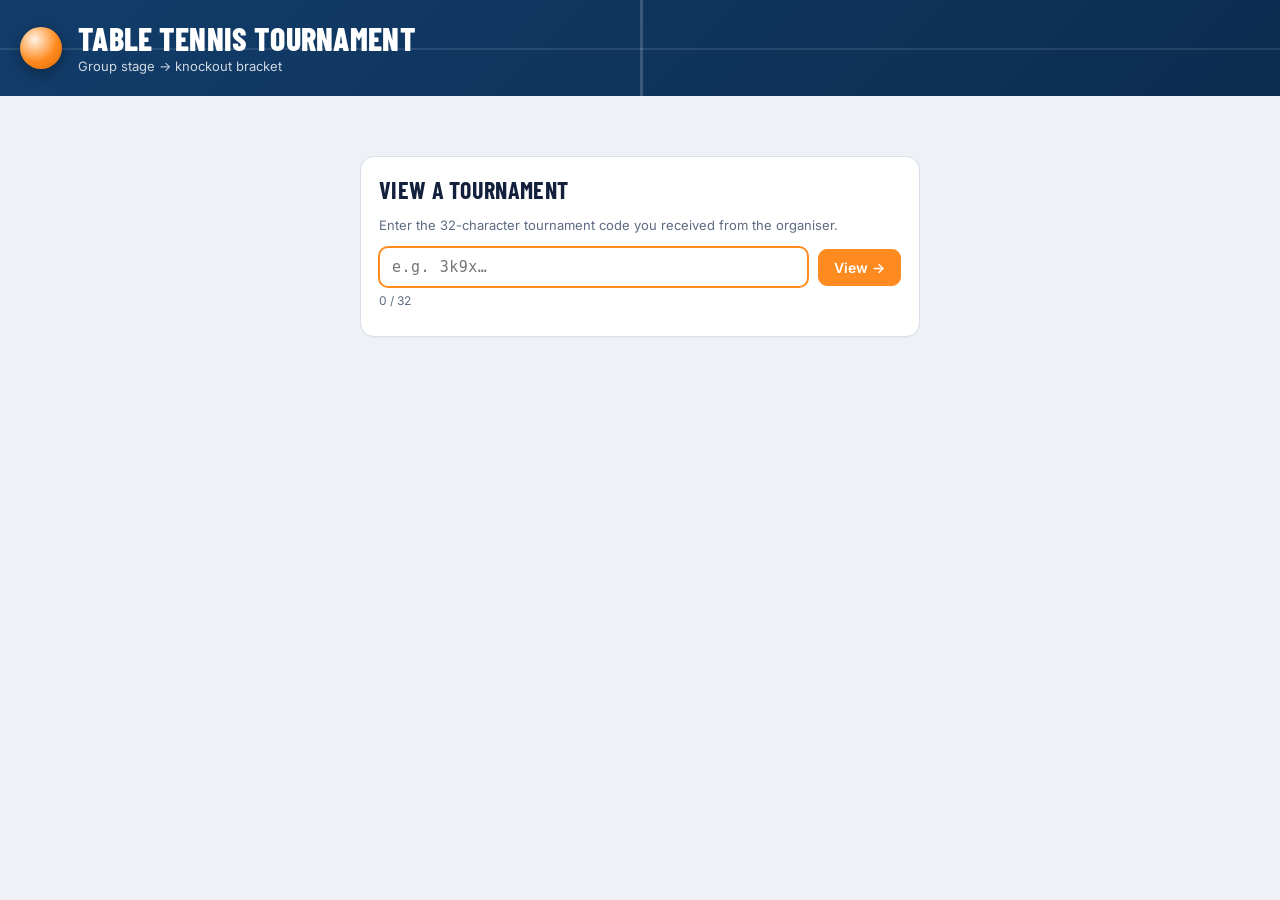
==== index.html @ 593222b1 "Static table tennis tournament viewer with encrypted tournament files - index.html: enter a 32-chara" ====
<!DOCTYPE html>
<html lang="en">
<head>
<meta charset="utf-8">
<meta name="viewport" content="width=device-width,initial-scale=1">
<title>Table Tennis Tournament</title>
<link rel="preconnect" href="https://fonts.googleapis.com">
<link href="https://fonts.googleapis.com/css2?family=Barlow+Condensed:wght@600;700;800&family=Inter:wght@400;500;600;700&display=swap" rel="stylesheet">
<link rel="stylesheet" href="assets/style.css">
<style>
  .codebox{max-width:560px;margin:40px auto}
  #code{flex:1;min-width:0;font-family:ui-monospace,SFMono-Regular,Menlo,monospace;font-size:15px;letter-spacing:.5px}
  .count{font-size:12px;color:var(--mut);margin-top:6px}
</style>
</head>
<body>
<header><div class="hin"><div class="ballic"></div><div><h1>Table Tennis Tournament</h1><p>Group stage → knockout bracket</p></div></div></header>
<main>
  <form class="card codebox" id="f" novalidate>
    <div class="sec-title"><h2>View a tournament</h2></div>
    <p class="hint">Enter the 32-character tournament code you received from the organiser.</p>
    <div class="row" style="margin-top:14px">
      <input type="text" id="code" maxlength="32" autocomplete="off" autocapitalize="off" spellcheck="false" placeholder="e.g. 3k9x…" aria-label="Tournament code">
      <button class="btn pri" type="submit">View →</button>
    </div>
    <div class="count" id="count">0 / 32</div>
    <div class="err" id="err"></div>
  </form>
</main>
<script src="assets/vault.js"></script>
<script>
"use strict";
const CODE_RE = /^[a-z0-9]{32}$/;
const inp = document.getElementById("code"), err = document.getElementById("err"), count = document.getElementById("count");
inp.addEventListener("input", () => { inp.value = inp.value.toLowerCase().replace(/[^a-z0-9]/g, ""); count.textContent = `${inp.value.length} / 32`; err.textContent = ""; });
document.getElementById("f").addEventListener("submit", async e => {
  e.preventDefault();
  const code = inp.value.trim().toLowerCase();
  if(!CODE_RE.test(code)){ err.textContent = "A tournament code is exactly 32 letters (a–z) and digits."; return; }
  try{
    const r = await fetch(`${await Vault.fileUrl(code)}?v=${Date.now()}`, {method:"HEAD", cache:"no-store"});
    if(r.status === 404){ err.textContent = "No tournament found with this code."; return; }
  }catch(_){ /* network hiccup: let the tournament page report it */ }
  location.href = `tournament.html#${code}`;
});
const q = location.hash.slice(1);
if(q){ inp.value = q; inp.dispatchEvent(new Event("input")); }
inp.focus();
</script>
</body>
</html>
---- assets/style.css ----
:root{
  --table:#123d6b; --table2:#0c2c4f; --ball:#ff8a1f; --paddle:#d7263d;
  --bg:#eef2f6; --card:#ffffff; --ink:#14213d; --mut:#5d6b82; --bd:#d9e0ea;
  --q:#1f9d6b; --qbg:#e3f6ee; --q3:#c77a00; --q3bg:#fff3dc; --out:#9aa5b5;
}
*{box-sizing:border-box}
body{margin:0;font-family:Inter,system-ui,sans-serif;background:var(--bg);color:var(--ink);font-size:14px}
h1,h2,h3,h4,h5{font-family:"Barlow Condensed",Inter,sans-serif;letter-spacing:.3px}
a{color:var(--table)}
header{background:linear-gradient(135deg,var(--table),var(--table2));color:#fff;position:relative;overflow:hidden}
header::before{content:"";position:absolute;left:50%;top:0;bottom:0;border-left:3px solid rgba(255,255,255,.18)}
header::after{content:"";position:absolute;left:0;right:0;top:50%;border-top:2px solid rgba(255,255,255,.10)}
.hin{max-width:1280px;margin:0 auto;padding:22px 20px;display:flex;align-items:center;gap:16px;position:relative;z-index:1}
.ballic{width:42px;height:42px;border-radius:50%;background:radial-gradient(circle at 35% 30%,#fff3e3,var(--ball) 55%,#d96a00);box-shadow:0 4px 14px rgba(0,0,0,.35);flex:none;display:block}
header h1{margin:0;font-size:32px;font-weight:800;text-transform:uppercase;line-height:1}
header p{margin:4px 0 0;opacity:.8;font-size:13px}
main{max-width:1280px;margin:0 auto;padding:20px 16px}
.card{background:var(--card);border:1px solid var(--bd);border-radius:14px;padding:18px;box-shadow:0 1px 2px rgba(20,33,61,.04);margin-bottom:16px}
.row{display:flex;gap:10px;flex-wrap:wrap;align-items:center}
input[type=text]{font:inherit;padding:10px 12px;border:1px solid var(--bd);border-radius:9px;background:#fff;color:var(--ink);min-width:0}
input:focus{outline:2px solid var(--ball);outline-offset:-1px;border-color:transparent}
.btn{font:inherit;font-weight:600;padding:9px 15px;border-radius:9px;border:1px solid var(--bd);background:#fff;color:var(--ink);cursor:pointer;display:inline-flex;align-items:center;gap:7px;white-space:nowrap;text-decoration:none}
.btn:hover{background:#f4f7fb}
.btn.pri{background:var(--ball);border-color:var(--ball);color:#fff}
.btn.pri:hover{background:#f07b0c}
.btn.sm{padding:6px 10px;font-size:13px}
.path{display:flex;flex-wrap:wrap;gap:6px;align-items:center;margin-top:10px}
.chip{background:#eef3fa;border:1px solid #d6e2f2;color:var(--table);padding:6px 10px;border-radius:999px;font-weight:600;font-size:13px}
.chip.done{background:var(--qbg);border-color:#bfe6d4;color:var(--q)}
.chip.cur{background:var(--ball);border-color:var(--ball);color:#fff}
.chip.gold{background:#fff4e6;border-color:#ffd3a3;color:#b55a00}
.arrow{color:var(--mut)}
.err{color:var(--paddle);font-weight:600;margin-top:10px}
.hint{color:var(--mut);font-size:13px}
.sec-title{display:flex;justify-content:space-between;align-items:center;gap:10px;flex-wrap:wrap;margin-bottom:6px}
.sec-title h2{margin:0;font-size:24px;text-transform:uppercase}
.tabs{display:flex;gap:4px;margin:4px 0 14px;border-bottom:2px solid var(--bd);flex-wrap:wrap}
.tab{font-family:"Barlow Condensed",Inter,sans-serif;font-size:19px;font-weight:700;text-transform:uppercase;padding:9px 16px;border:none;background:none;color:var(--mut);cursor:pointer;border-bottom:3px solid transparent;margin-bottom:-2px;white-space:nowrap}
.tab.on{color:var(--table);border-bottom-color:var(--ball)}
.tab .badge{font-family:Inter;font-size:11px;background:var(--bd);color:var(--ink);border-radius:999px;padding:2px 7px;margin-left:5px;vertical-align:2px}
.groups{display:grid;grid-template-columns:repeat(auto-fill,minmax(380px,1fr));gap:16px}
@media(max-width:480px){.groups{grid-template-columns:1fr}header h1{font-size:26px}}
.gcard{padding:0;overflow:hidden;margin-bottom:0}
.ghead{background:var(--table);color:#fff;padding:10px 16px;display:flex;justify-content:space-between;align-items:center}
.ghead h3{margin:0;font-size:22px;text-transform:uppercase}
.ghead small{opacity:.85;font-size:12px}
table.st{width:100%;border-collapse:collapse;font-size:13px}
table.st th{font-size:11px;text-transform:uppercase;color:var(--mut);font-weight:600;padding:8px 6px;text-align:center;border-bottom:1px solid var(--bd)}
table.st th:nth-child(2),table.st td:nth-child(2){text-align:left}
table.st td{padding:8px 6px;text-align:center;border-bottom:1px solid #eef1f5}
table.st td.pos{font-weight:700;width:30px}
table.st tr.q td.pos{background:var(--q);color:#fff}
table.st tr.q3 td.pos{background:var(--q3);color:#fff}
table.st tr.q{background:var(--qbg)}
table.st tr.q3{background:var(--q3bg)}
table.st tr.out td{color:var(--out)}
table.st td.pts{font-weight:700}
.tbl-wrap{overflow-x:auto}
.mlist{padding:10px 12px 14px}
.rd{font-size:11px;text-transform:uppercase;color:var(--mut);font-weight:700;letter-spacing:.6px;margin:10px 4px 4px}
.match{display:grid;grid-template-columns:1fr auto 1fr;gap:8px;align-items:center;padding:7px 10px;border-radius:9px}
.match .a{text-align:right}.match .w{font-weight:700}
.match .sc{font-family:"Barlow Condensed",Inter,sans-serif;font-weight:700;font-size:18px;background:#eef3fa;border-radius:7px;padding:2px 10px;min-width:58px;text-align:center;color:var(--table)}
.match .sc.empty{color:var(--mut);font-family:Inter;font-size:12px;font-weight:600;background:#fff;border:1px dashed var(--bd)}
.match .sets{grid-column:1/-1;text-align:center;font-size:11.5px;color:var(--mut);margin-top:-3px}
.legend{display:flex;gap:16px;flex-wrap:wrap;font-size:12px;color:var(--mut);margin:0 0 14px}
.legend i{display:inline-block;width:12px;height:12px;border-radius:3px;margin-right:6px;vertical-align:-2px}
.note{background:#f6f8fb;border:1px solid var(--bd);border-radius:10px;padding:10px 12px;font-size:12.5px;color:var(--mut);margin-top:12px}
.warnbox{background:#fff0f1;border:1px solid #f3c2c8;color:#8a1f2c;border-radius:10px;padding:10px 14px;font-size:13px;margin-bottom:16px}
.warnbox ul{margin:6px 0 0;padding-left:18px}
/* quorum */
.qbar{height:12px;border-radius:999px;background:#eef3fa;overflow:hidden;margin:12px 0 6px;max-width:420px}
.qbar div{height:100%;background:var(--ball);border-radius:999px}
.plist{display:flex;flex-wrap:wrap;gap:6px;margin-top:12px}
/* bracket */
.bwrap{overflow-x:auto;padding-bottom:10px}
.bracket{display:flex;gap:28px;min-width:max-content;padding:4px 2px}
.round{display:flex;flex-direction:column;width:230px}
.round h4{margin:0 0 10px;text-transform:uppercase;font-size:18px;color:var(--table);text-align:center}
.rcol{flex:1;display:flex;flex-direction:column}
.pair{flex:1;display:flex;flex-direction:column;justify-content:space-around;position:relative}
.pair.j::after{content:"";position:absolute;right:-15px;top:25%;bottom:25%;width:14px;border:2px solid #b9c6d8;border-left:none;border-radius:0 6px 6px 0}
.slot{flex:1;display:flex;flex-direction:column;justify-content:center;padding:7px 0;position:relative}
.slot.lin::before{content:"";position:absolute;left:-14px;width:14px;top:50%;border-top:2px solid #b9c6d8}
.km{background:#fff;border:1px solid var(--bd);border-radius:10px;overflow:hidden;box-shadow:0 1px 3px rgba(20,33,61,.05)}
.km.ready{border-color:#9fb8d6}
.kmh{font-size:10.5px;text-transform:uppercase;letter-spacing:.6px;color:var(--mut);font-weight:700;padding:5px 9px;background:#f6f8fb;border-bottom:1px solid #edf0f5;display:flex;justify-content:space-between}
.kp{display:flex;justify-content:space-between;align-items:center;padding:6px 9px;gap:6px}
.kp + .kp{border-top:1px solid #f0f2f6}
.kp .nm{white-space:nowrap;overflow:hidden;text-overflow:ellipsis}
.kp.ph .nm{color:var(--mut);font-style:italic;font-size:12.5px}
.kp.win{background:var(--qbg)}
.kp.win .nm{font-weight:700}
.kp.lose .nm{color:var(--out)}
.kp .ss{font-family:"Barlow Condensed",Inter,sans-serif;font-weight:700;font-size:17px;min-width:16px;text-align:right}
.kset{font-size:10.5px;color:var(--mut);padding:3px 9px 5px;text-align:center;min-height:21px}
.champ{display:flex;flex-direction:column;justify-content:center;align-items:center;width:240px;text-align:center}
.trophy{width:84px;height:84px;border-radius:50%;background:radial-gradient(circle at 35% 30%,#fff7d6,#f5c542 60%,#c99300);display:grid;place-items:center;font-size:40px;box-shadow:0 6px 18px rgba(201,147,0,.35)}
.champ .cn{font-family:"Barlow Condensed",Inter,sans-serif;font-size:26px;font-weight:800;margin-top:10px;text-transform:uppercase}
.champ .cl{color:var(--mut);font-size:12px;text-transform:uppercase;letter-spacing:.6px}
.tpbox{margin-top:22px;width:230px}
.tpbox h5{margin:0 0 6px;font-size:15px;text-transform:uppercase;color:var(--mut);text-align:center}
.podium{display:flex;gap:10px;flex-wrap:wrap}
.podium div{background:#fff;border:1px solid var(--bd);border-radius:10px;padding:8px 14px;font-weight:600}
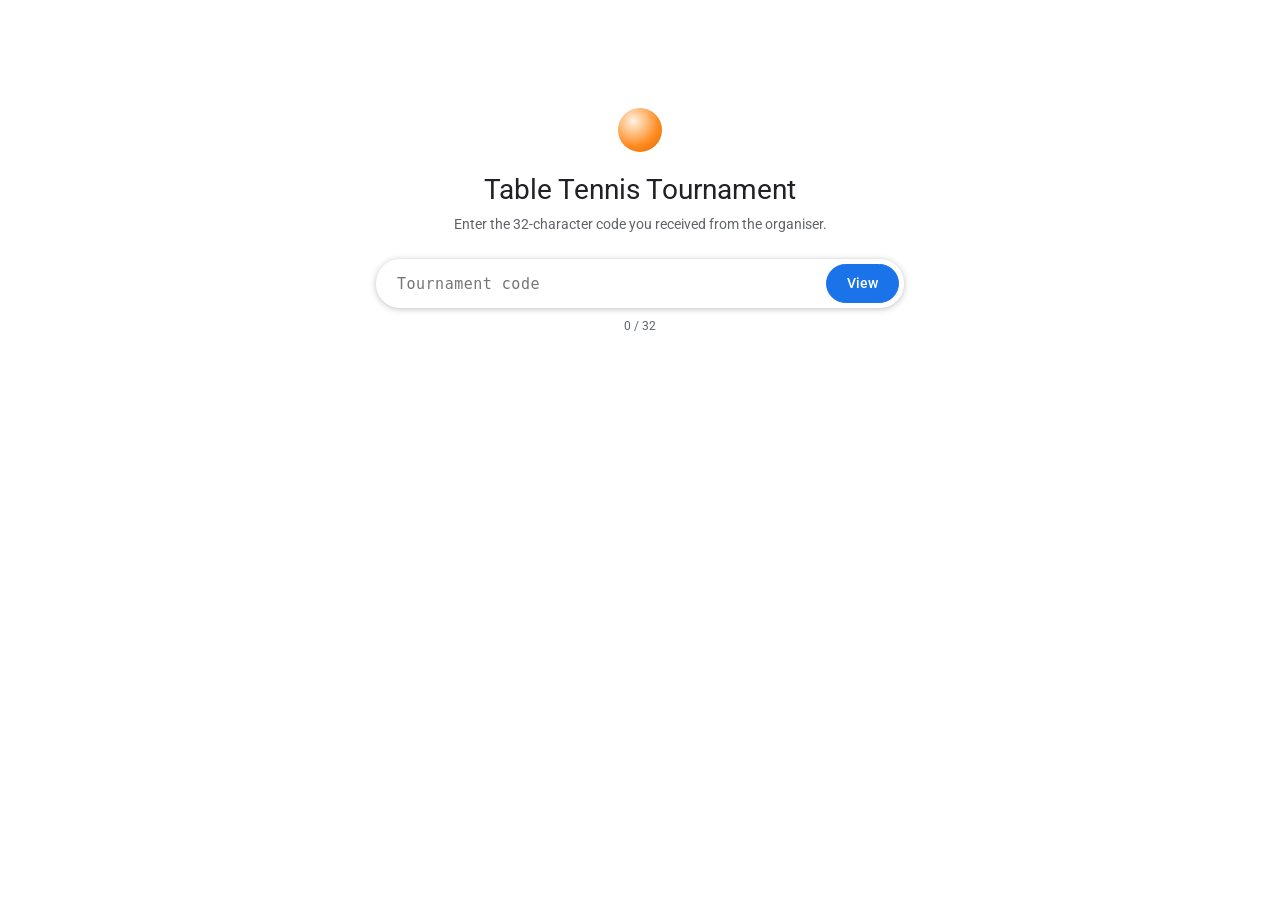
==== commit 34b0dc6b: "Simpler page design and DD/MM/YYYY dates - Clean white layout with tabs, a phase progress line and p" ====
--- a/index.html
+++ b/index.html
@@ -3,30 +3,34 @@
 <head>
 <meta charset="utf-8">
 <meta name="viewport" content="width=device-width,initial-scale=1">
+<meta name="color-scheme" content="light dark">
 <title>Table Tennis Tournament</title>
 <link rel="preconnect" href="https://fonts.googleapis.com">
-<link href="https://fonts.googleapis.com/css2?family=Barlow+Condensed:wght@600;700;800&family=Inter:wght@400;500;600;700&display=swap" rel="stylesheet">
+<link href="https://fonts.googleapis.com/css2?family=Roboto:wght@400;500&display=swap" rel="stylesheet">
 <link rel="stylesheet" href="assets/style.css">
 <style>
-  .codebox{max-width:560px;margin:40px auto}
-  #code{flex:1;min-width:0;font-family:ui-monospace,SFMono-Regular,Menlo,monospace;font-size:15px;letter-spacing:.5px}
-  .count{font-size:12px;color:var(--mut);margin-top:6px}
+  .find{max-width:560px;margin:12vh auto 0;text-align:center;padding:0 16px}
+  .find .ball{width:44px;height:44px;margin:0 auto 18px}
+  .find h1{font-size:28px;font-weight:400;margin:0 0 6px}
+  .search{display:flex;align-items:center;gap:8px;border:1px solid var(--bd);border-radius:24px;padding:4px 4px 4px 20px;margin-top:24px;background:var(--surface)}
+  .search:focus-within{box-shadow:0 1px 6px rgba(32,33,36,.28);border-color:transparent}
+  #code{flex:1;min-width:0;border:none;outline:none;background:none;color:var(--ink);font:15px ui-monospace,SFMono-Regular,Menlo,monospace;letter-spacing:.5px;padding:8px 0}
+  .search .btn{border-radius:20px}
+  .count{font-size:12px;color:var(--mut);margin-top:10px}
 </style>
 </head>
 <body>
-<header><div class="hin"><div class="ballic"></div><div><h1>Table Tennis Tournament</h1><p>Group stage → knockout bracket</p></div></div></header>
-<main>
-  <form class="card codebox" id="f" novalidate>
-    <div class="sec-title"><h2>View a tournament</h2></div>
-    <p class="hint">Enter the 32-character tournament code you received from the organiser.</p>
-    <div class="row" style="margin-top:14px">
-      <input type="text" id="code" maxlength="32" autocomplete="off" autocapitalize="off" spellcheck="false" placeholder="e.g. 3k9x…" aria-label="Tournament code">
-      <button class="btn pri" type="submit">View →</button>
-    </div>
-    <div class="count" id="count">0 / 32</div>
-    <div class="err" id="err"></div>
-  </form>
-</main>
+<form class="find" id="f" novalidate>
+  <div class="ball"></div>
+  <h1>Table Tennis Tournament</h1>
+  <div class="hint">Enter the 32-character code you received from the organiser.</div>
+  <div class="search">
+    <input type="text" id="code" maxlength="32" autocomplete="off" autocapitalize="off" spellcheck="false" placeholder="Tournament code" aria-label="Tournament code">
+    <button class="btn pri" type="submit">View</button>
+  </div>
+  <div class="count" id="count">0 / 32</div>
+  <div class="err" id="err"></div>
+</form>
 <script src="assets/vault.js"></script>
 <script>
 "use strict";
--- a/assets/style.css
+++ b/assets/style.css
@@ -1,104 +1,126 @@
 :root{
-  --table:#123d6b; --table2:#0c2c4f; --ball:#ff8a1f; --paddle:#d7263d;
-  --bg:#eef2f6; --card:#ffffff; --ink:#14213d; --mut:#5d6b82; --bd:#d9e0ea;
-  --q:#1f9d6b; --qbg:#e3f6ee; --q3:#c77a00; --q3bg:#fff3dc; --out:#9aa5b5;
+  --bg:#ffffff; --surface:#ffffff; --alt:#f8f9fa; --ink:#202124; --mut:#5f6368; --faint:#9aa0a6;
+  --bd:#dadce0; --line:#eceef1; --accent:#1a73e8; --accent-bg:#e8f0fe;
+  --q:#188038; --q3:#e37400; --err:#c5221f; --errbg:#fce8e6;
+}
+@media (prefers-color-scheme: dark){
+  :root{
+    --bg:#202124; --surface:#28292c; --alt:#303134; --ink:#e8eaed; --mut:#9aa0a6; --faint:#80868b;
+    --bd:#3c4043; --line:#35363a; --accent:#8ab4f8; --accent-bg:#2a3445;
+    --q:#81c995; --q3:#fbbc04; --err:#f28b82; --errbg:#3c2626;
+  }
 }
 *{box-sizing:border-box}
-body{margin:0;font-family:Inter,system-ui,sans-serif;background:var(--bg);color:var(--ink);font-size:14px}
-h1,h2,h3,h4,h5{font-family:"Barlow Condensed",Inter,sans-serif;letter-spacing:.3px}
-a{color:var(--table)}
-header{background:linear-gradient(135deg,var(--table),var(--table2));color:#fff;position:relative;overflow:hidden}
-header::before{content:"";position:absolute;left:50%;top:0;bottom:0;border-left:3px solid rgba(255,255,255,.18)}
-header::after{content:"";position:absolute;left:0;right:0;top:50%;border-top:2px solid rgba(255,255,255,.10)}
-.hin{max-width:1280px;margin:0 auto;padding:22px 20px;display:flex;align-items:center;gap:16px;position:relative;z-index:1}
-.ballic{width:42px;height:42px;border-radius:50%;background:radial-gradient(circle at 35% 30%,#fff3e3,var(--ball) 55%,#d96a00);box-shadow:0 4px 14px rgba(0,0,0,.35);flex:none;display:block}
-header h1{margin:0;font-size:32px;font-weight:800;text-transform:uppercase;line-height:1}
-header p{margin:4px 0 0;opacity:.8;font-size:13px}
-main{max-width:1280px;margin:0 auto;padding:20px 16px}
-.card{background:var(--card);border:1px solid var(--bd);border-radius:14px;padding:18px;box-shadow:0 1px 2px rgba(20,33,61,.04);margin-bottom:16px}
-.row{display:flex;gap:10px;flex-wrap:wrap;align-items:center}
-input[type=text]{font:inherit;padding:10px 12px;border:1px solid var(--bd);border-radius:9px;background:#fff;color:var(--ink);min-width:0}
-input:focus{outline:2px solid var(--ball);outline-offset:-1px;border-color:transparent}
-.btn{font:inherit;font-weight:600;padding:9px 15px;border-radius:9px;border:1px solid var(--bd);background:#fff;color:var(--ink);cursor:pointer;display:inline-flex;align-items:center;gap:7px;white-space:nowrap;text-decoration:none}
-.btn:hover{background:#f4f7fb}
-.btn.pri{background:var(--ball);border-color:var(--ball);color:#fff}
-.btn.pri:hover{background:#f07b0c}
-.btn.sm{padding:6px 10px;font-size:13px}
-.path{display:flex;flex-wrap:wrap;gap:6px;align-items:center;margin-top:10px}
-.chip{background:#eef3fa;border:1px solid #d6e2f2;color:var(--table);padding:6px 10px;border-radius:999px;font-weight:600;font-size:13px}
-.chip.done{background:var(--qbg);border-color:#bfe6d4;color:var(--q)}
-.chip.cur{background:var(--ball);border-color:var(--ball);color:#fff}
-.chip.gold{background:#fff4e6;border-color:#ffd3a3;color:#b55a00}
-.arrow{color:var(--mut)}
-.err{color:var(--paddle);font-weight:600;margin-top:10px}
-.hint{color:var(--mut);font-size:13px}
-.sec-title{display:flex;justify-content:space-between;align-items:center;gap:10px;flex-wrap:wrap;margin-bottom:6px}
-.sec-title h2{margin:0;font-size:24px;text-transform:uppercase}
-.tabs{display:flex;gap:4px;margin:4px 0 14px;border-bottom:2px solid var(--bd);flex-wrap:wrap}
-.tab{font-family:"Barlow Condensed",Inter,sans-serif;font-size:19px;font-weight:700;text-transform:uppercase;padding:9px 16px;border:none;background:none;color:var(--mut);cursor:pointer;border-bottom:3px solid transparent;margin-bottom:-2px;white-space:nowrap}
-.tab.on{color:var(--table);border-bottom-color:var(--ball)}
-.tab .badge{font-family:Inter;font-size:11px;background:var(--bd);color:var(--ink);border-radius:999px;padding:2px 7px;margin-left:5px;vertical-align:2px}
-.groups{display:grid;grid-template-columns:repeat(auto-fill,minmax(380px,1fr));gap:16px}
-@media(max-width:480px){.groups{grid-template-columns:1fr}header h1{font-size:26px}}
-.gcard{padding:0;overflow:hidden;margin-bottom:0}
-.ghead{background:var(--table);color:#fff;padding:10px 16px;display:flex;justify-content:space-between;align-items:center}
-.ghead h3{margin:0;font-size:22px;text-transform:uppercase}
-.ghead small{opacity:.85;font-size:12px}
-table.st{width:100%;border-collapse:collapse;font-size:13px}
-table.st th{font-size:11px;text-transform:uppercase;color:var(--mut);font-weight:600;padding:8px 6px;text-align:center;border-bottom:1px solid var(--bd)}
-table.st th:nth-child(2),table.st td:nth-child(2){text-align:left}
-table.st td{padding:8px 6px;text-align:center;border-bottom:1px solid #eef1f5}
-table.st td.pos{font-weight:700;width:30px}
-table.st tr.q td.pos{background:var(--q);color:#fff}
-table.st tr.q3 td.pos{background:var(--q3);color:#fff}
-table.st tr.q{background:var(--qbg)}
-table.st tr.q3{background:var(--q3bg)}
-table.st tr.out td{color:var(--out)}
-table.st td.pts{font-weight:700}
+body{margin:0;font-family:Roboto,"Segoe UI",system-ui,-apple-system,sans-serif;background:var(--bg);color:var(--ink);font-size:14px;line-height:1.4}
+a{color:var(--accent);text-decoration:none}
+.in{max-width:980px;margin:0 auto;padding:0 16px}
+
+/* top bar + title */
+.top{border-bottom:1px solid var(--bd);background:var(--surface)}
+.top .in{display:flex;align-items:center;justify-content:space-between;height:56px}
+.brand{display:flex;align-items:center;gap:10px;color:var(--mut);font-size:16px}
+.ball{width:22px;height:22px;border-radius:50%;background:radial-gradient(circle at 35% 30%,#fff3e3,#ff8a1f 60%,#d96a00);flex:none}
+.tbtn{font:inherit;font-weight:500;color:var(--accent);background:none;border:none;border-radius:4px;padding:8px 12px;cursor:pointer}
+.tbtn:hover{background:var(--accent-bg)}
+.hero{padding:24px 0 4px}
+.hero h1{margin:0;font-size:28px;font-weight:400;letter-spacing:0}
+.meta{margin:6px 0 0;color:var(--mut)}
+main.in{padding-top:8px;padding-bottom:40px}
+
+/* progress stepper */
+.steps{list-style:none;display:flex;margin:18px 0 4px;padding:0;overflow-x:auto}
+.steps li{flex:1;min-width:72px;position:relative;text-align:center;padding-top:16px}
+.steps li::before{content:"";position:absolute;top:4px;left:-50%;width:100%;height:2px;background:var(--bd)}
+.steps li:first-child::before{display:none}
+.steps li.done::before,.steps li.cur::before{background:var(--accent)}
+.steps .dot{position:absolute;top:0;left:50%;width:10px;height:10px;margin-left:-5px;border-radius:50%;background:var(--surface);border:2px solid var(--bd);z-index:1}
+.steps li.done .dot{background:var(--accent);border-color:var(--accent)}
+.steps li.cur .dot{border-color:var(--accent);box-shadow:0 0 0 4px var(--accent-bg)}
+.steps .lbl{display:block;font-size:12px;color:var(--mut);margin-top:6px;white-space:nowrap}
+.steps li.cur .lbl{color:var(--accent);font-weight:500}
+
+/* tabs */
+.tabs{display:flex;gap:4px;border-bottom:1px solid var(--bd);margin:16px 0 20px;overflow-x:auto}
+.tab{font:inherit;font-weight:500;color:var(--mut);background:none;border:none;padding:12px 16px;cursor:pointer;border-bottom:3px solid transparent;margin-bottom:-1px;white-space:nowrap}
+.tab:hover{color:var(--ink)}
+.tab.on{color:var(--accent);border-bottom-color:var(--accent)}
+
+/* cards */
+.card{background:var(--surface);border:1px solid var(--bd);border-radius:8px;margin-bottom:16px;overflow:hidden}
+.card-h{display:flex;justify-content:space-between;align-items:baseline;gap:10px;padding:14px 16px 8px}
+.card-h h2{margin:0;font-size:16px;font-weight:500}
+.card-h small{color:var(--mut);font-size:12px}
+.card-b{padding:4px 16px 16px}
+.groups{display:grid;grid-template-columns:repeat(auto-fill,minmax(420px,1fr));gap:16px}
+.groups .card{margin:0}
+@media(max-width:520px){.groups{grid-template-columns:1fr}.hero h1{font-size:24px}.steps .lbl{font-size:11px}.mt{grid-template-columns:60px 1fr;padding:8px 12px}.g{width:22px}}
+.note{color:var(--mut);font-size:12px;padding:10px 16px;border-top:1px solid var(--line);display:flex;flex-wrap:wrap;gap:4px 14px;align-items:center}
+.note.free{border:none;padding:12px 0}
+.key{display:inline-block;width:3px;height:12px;border-radius:2px;vertical-align:-2px;margin-right:6px}
+.hint{color:var(--mut)}
+.err{color:var(--err);margin-top:8px;min-height:20px}
+.warnbox{background:var(--errbg);color:var(--err);border-radius:8px;padding:12px 16px;margin:16px 0}
+.warnbox ul{margin:6px 0 0;padding-left:18px}
+
+/* standings */
 .tbl-wrap{overflow-x:auto}
-.mlist{padding:10px 12px 14px}
-.rd{font-size:11px;text-transform:uppercase;color:var(--mut);font-weight:700;letter-spacing:.6px;margin:10px 4px 4px}
-.match{display:grid;grid-template-columns:1fr auto 1fr;gap:8px;align-items:center;padding:7px 10px;border-radius:9px}
-.match .a{text-align:right}.match .w{font-weight:700}
-.match .sc{font-family:"Barlow Condensed",Inter,sans-serif;font-weight:700;font-size:18px;background:#eef3fa;border-radius:7px;padding:2px 10px;min-width:58px;text-align:center;color:var(--table)}
-.match .sc.empty{color:var(--mut);font-family:Inter;font-size:12px;font-weight:600;background:#fff;border:1px dashed var(--bd)}
-.match .sets{grid-column:1/-1;text-align:center;font-size:11.5px;color:var(--mut);margin-top:-3px}
-.legend{display:flex;gap:16px;flex-wrap:wrap;font-size:12px;color:var(--mut);margin:0 0 14px}
-.legend i{display:inline-block;width:12px;height:12px;border-radius:3px;margin-right:6px;vertical-align:-2px}
-.note{background:#f6f8fb;border:1px solid var(--bd);border-radius:10px;padding:10px 12px;font-size:12.5px;color:var(--mut);margin-top:12px}
-.warnbox{background:#fff0f1;border:1px solid #f3c2c8;color:#8a1f2c;border-radius:10px;padding:10px 14px;font-size:13px;margin-bottom:16px}
-.warnbox ul{margin:6px 0 0;padding-left:18px}
+table.st{width:100%;border-collapse:collapse}
+table.st th{font-size:12px;font-weight:400;color:var(--mut);padding:6px 8px;text-align:center;white-space:nowrap}
+table.st td{padding:8px;text-align:center;border-top:1px solid var(--line);white-space:nowrap}
+table.st .pl{text-align:left;width:100%}
+table.st td.pos{width:36px;color:var(--mut);box-shadow:inset 3px 0 0 transparent}
+table.st tr.q td.pos{box-shadow:inset 3px 0 0 var(--q)}
+table.st tr.q3 td.pos{box-shadow:inset 3px 0 0 var(--q3)}
+table.st tr.out td{color:var(--faint)}
+table.st td.b{font-weight:500}
+.pcell{display:flex;align-items:center;gap:10px}
+.av{width:24px;height:24px;border-radius:50%;color:#fff;font-size:10.5px;font-weight:500;display:inline-grid;place-items:center;flex:none;letter-spacing:.2px}
+.av.ph{background:var(--line)}
+tr.out .av{opacity:.55}
+
+/* match rows (tennis-style scoreboard) */
+.rdh{font-size:12px;color:var(--mut);padding:14px 16px 4px;border-top:1px solid var(--line)}
+.mt{display:grid;grid-template-columns:72px 1fr;gap:8px;padding:8px 16px;align-items:center}
+.mst{font-size:12px;color:var(--mut);display:flex;flex-direction:column}
+.mst b{font-weight:400;color:var(--ink)}
+.mr{display:flex;align-items:center;gap:10px;min-height:30px}
+.mr .nm{flex:1;min-width:0;overflow:hidden;text-overflow:ellipsis;white-space:nowrap}
+.mr.w .nm,.mr.w .tot{font-weight:500}
+.mr.l .nm,.mr.l .tot{color:var(--mut)}
+.mr.ph .nm{color:var(--faint);font-style:italic;font-size:13px}
+.gs{display:flex}
+.g{width:26px;text-align:center;color:var(--faint);font-size:13px}
+.g.gw{color:var(--ink)}
+.tot{width:22px;text-align:right;font-size:15px}
+
 /* quorum */
-.qbar{height:12px;border-radius:999px;background:#eef3fa;overflow:hidden;margin:12px 0 6px;max-width:420px}
-.qbar div{height:100%;background:var(--ball);border-radius:999px}
-.plist{display:flex;flex-wrap:wrap;gap:6px;margin-top:12px}
-/* bracket */
-.bwrap{overflow-x:auto;padding-bottom:10px}
-.bracket{display:flex;gap:28px;min-width:max-content;padding:4px 2px}
-.round{display:flex;flex-direction:column;width:230px}
-.round h4{margin:0 0 10px;text-transform:uppercase;font-size:18px;color:var(--table);text-align:center}
+.qbar{height:6px;border-radius:3px;background:var(--line);overflow:hidden;margin:12px 0 16px;max-width:420px}
+.qbar div{height:100%;background:var(--accent)}
+.plist{display:flex;flex-wrap:wrap;gap:8px}
+.chip{display:inline-flex;align-items:center;gap:8px;border:1px solid var(--bd);border-radius:16px;padding:3px 12px 3px 3px}
+
+/* knockout bracket */
+.bwrap{overflow-x:auto;padding:8px 16px 16px}
+.bracket{display:flex;gap:32px;min-width:max-content}
+.round{display:flex;flex-direction:column;width:240px}
+.round h4{margin:0 0 6px;font-size:13px;font-weight:500;color:var(--mut);text-align:center}
 .rcol{flex:1;display:flex;flex-direction:column}
 .pair{flex:1;display:flex;flex-direction:column;justify-content:space-around;position:relative}
-.pair.j::after{content:"";position:absolute;right:-15px;top:25%;bottom:25%;width:14px;border:2px solid #b9c6d8;border-left:none;border-radius:0 6px 6px 0}
-.slot{flex:1;display:flex;flex-direction:column;justify-content:center;padding:7px 0;position:relative}
-.slot.lin::before{content:"";position:absolute;left:-14px;width:14px;top:50%;border-top:2px solid #b9c6d8}
-.km{background:#fff;border:1px solid var(--bd);border-radius:10px;overflow:hidden;box-shadow:0 1px 3px rgba(20,33,61,.05)}
-.km.ready{border-color:#9fb8d6}
-.kmh{font-size:10.5px;text-transform:uppercase;letter-spacing:.6px;color:var(--mut);font-weight:700;padding:5px 9px;background:#f6f8fb;border-bottom:1px solid #edf0f5;display:flex;justify-content:space-between}
-.kp{display:flex;justify-content:space-between;align-items:center;padding:6px 9px;gap:6px}
-.kp + .kp{border-top:1px solid #f0f2f6}
-.kp .nm{white-space:nowrap;overflow:hidden;text-overflow:ellipsis}
-.kp.ph .nm{color:var(--mut);font-style:italic;font-size:12.5px}
-.kp.win{background:var(--qbg)}
-.kp.win .nm{font-weight:700}
-.kp.lose .nm{color:var(--out)}
-.kp .ss{font-family:"Barlow Condensed",Inter,sans-serif;font-weight:700;font-size:17px;min-width:16px;text-align:right}
-.kset{font-size:10.5px;color:var(--mut);padding:3px 9px 5px;text-align:center;min-height:21px}
-.champ{display:flex;flex-direction:column;justify-content:center;align-items:center;width:240px;text-align:center}
-.trophy{width:84px;height:84px;border-radius:50%;background:radial-gradient(circle at 35% 30%,#fff7d6,#f5c542 60%,#c99300);display:grid;place-items:center;font-size:40px;box-shadow:0 6px 18px rgba(201,147,0,.35)}
-.champ .cn{font-family:"Barlow Condensed",Inter,sans-serif;font-size:26px;font-weight:800;margin-top:10px;text-transform:uppercase}
-.champ .cl{color:var(--mut);font-size:12px;text-transform:uppercase;letter-spacing:.6px}
-.tpbox{margin-top:22px;width:230px}
-.tpbox h5{margin:0 0 6px;font-size:15px;text-transform:uppercase;color:var(--mut);text-align:center}
-.podium{display:flex;gap:10px;flex-wrap:wrap}
-.podium div{background:#fff;border:1px solid var(--bd);border-radius:10px;padding:8px 14px;font-weight:600}
+.pair.j::after{content:"";position:absolute;right:-17px;top:25%;bottom:25%;width:16px;border:1px solid var(--bd);border-left:none;border-radius:0 6px 6px 0}
+.slot{flex:1;display:flex;flex-direction:column;justify-content:center;padding:8px 0;position:relative}
+.slot.lin::before{content:"";position:absolute;left:-16px;width:16px;top:50%;border-top:1px solid var(--bd)}
+.km{background:var(--surface);border:1px solid var(--bd);border-radius:8px;padding:2px 12px 6px}
+.kmh{display:flex;justify-content:space-between;font-size:11px;color:var(--mut);padding:6px 0 2px}
+.kset{font-size:11px;color:var(--faint);text-align:center;padding-top:2px}
+.champ{display:flex;flex-direction:column;justify-content:center;align-items:center;width:240px;text-align:center;gap:4px}
+.trophy{font-size:40px;line-height:1}
+.champ .cl{color:var(--mut);font-size:12px}
+.champ .cn{font-size:20px;font-weight:500}
+.tpbox{margin-top:24px;width:240px;text-align:left}
+.tpbox h5{margin:0 0 6px;font-size:13px;font-weight:500;color:var(--mut);text-align:center}
+.podium{display:flex;gap:16px;flex-wrap:wrap;color:var(--mut);font-size:13px}
+
+/* buttons / inputs (landing page) */
+.btn{font:inherit;font-weight:500;border-radius:4px;border:1px solid var(--bd);background:var(--surface);color:var(--accent);padding:9px 20px;cursor:pointer;display:inline-block}
+.btn.pri{background:var(--accent);border-color:var(--accent);color:var(--surface)}
+.btn:hover{filter:brightness(.96)}
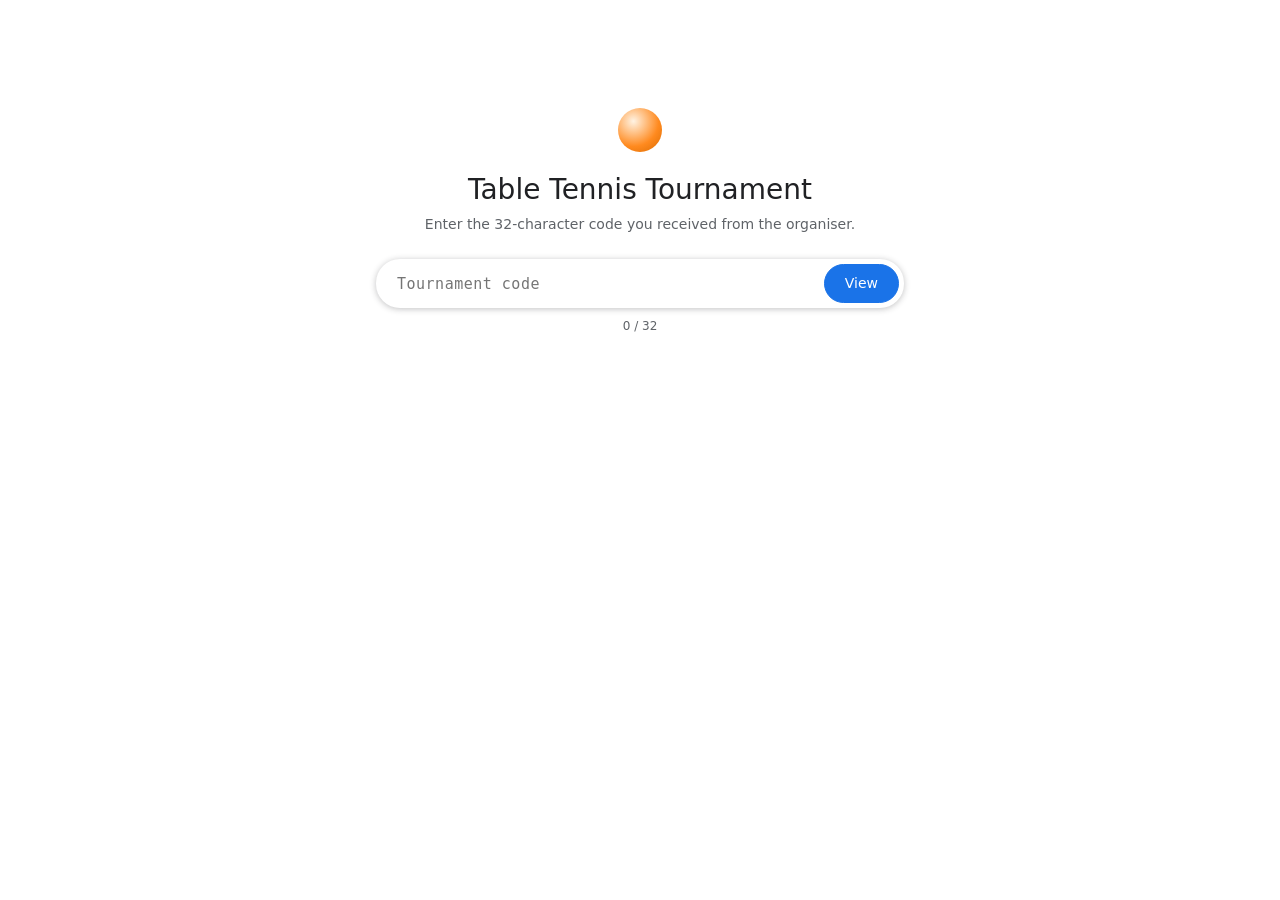
==== commit 4dd492b3: "Offline manager app, data safety checks and format table - tools/manager.py: desktop app to add play" ====
--- a/index.html
+++ b/index.html
@@ -3,6 +3,8 @@
 <head>
 <meta charset="utf-8">
 <meta name="viewport" content="width=device-width,initial-scale=1">
+<meta http-equiv="Content-Security-Policy" content="default-src 'none'; script-src 'self'; style-src 'self' 'unsafe-inline' https://fonts.googleapis.com; font-src https://fonts.gstatic.com; connect-src 'self'; img-src 'self'; base-uri 'none'; form-action 'none'">
+<meta name="referrer" content="no-referrer">
 <meta name="color-scheme" content="light dark">
 <title>Table Tennis Tournament</title>
 <link rel="preconnect" href="https://fonts.googleapis.com">
@@ -32,24 +34,7 @@
   <div class="err" id="err"></div>
 </form>
 <script src="assets/vault.js"></script>
-<script>
-"use strict";
-const CODE_RE = /^[a-z0-9]{32}$/;
-const inp = document.getElementById("code"), err = document.getElementById("err"), count = document.getElementById("count");
-inp.addEventListener("input", () => { inp.value = inp.value.toLowerCase().replace(/[^a-z0-9]/g, ""); count.textContent = `${inp.value.length} / 32`; err.textContent = ""; });
-document.getElementById("f").addEventListener("submit", async e => {
-  e.preventDefault();
-  const code = inp.value.trim().toLowerCase();
-  if(!CODE_RE.test(code)){ err.textContent = "A tournament code is exactly 32 letters (a–z) and digits."; return; }
-  try{
-    const r = await fetch(`${await Vault.fileUrl(code)}?v=${Date.now()}`, {method:"HEAD", cache:"no-store"});
-    if(r.status === 404){ err.textContent = "No tournament found with this code."; return; }
-  }catch(_){ /* network hiccup: let the tournament page report it */ }
-  location.href = `tournament.html#${code}`;
-});
-const q = location.hash.slice(1);
-if(q){ inp.value = q; inp.dispatchEvent(new Event("input")); }
-inp.focus();
-</script>
+<script src="assets/index.js"></script>
+
 </body>
 </html>
